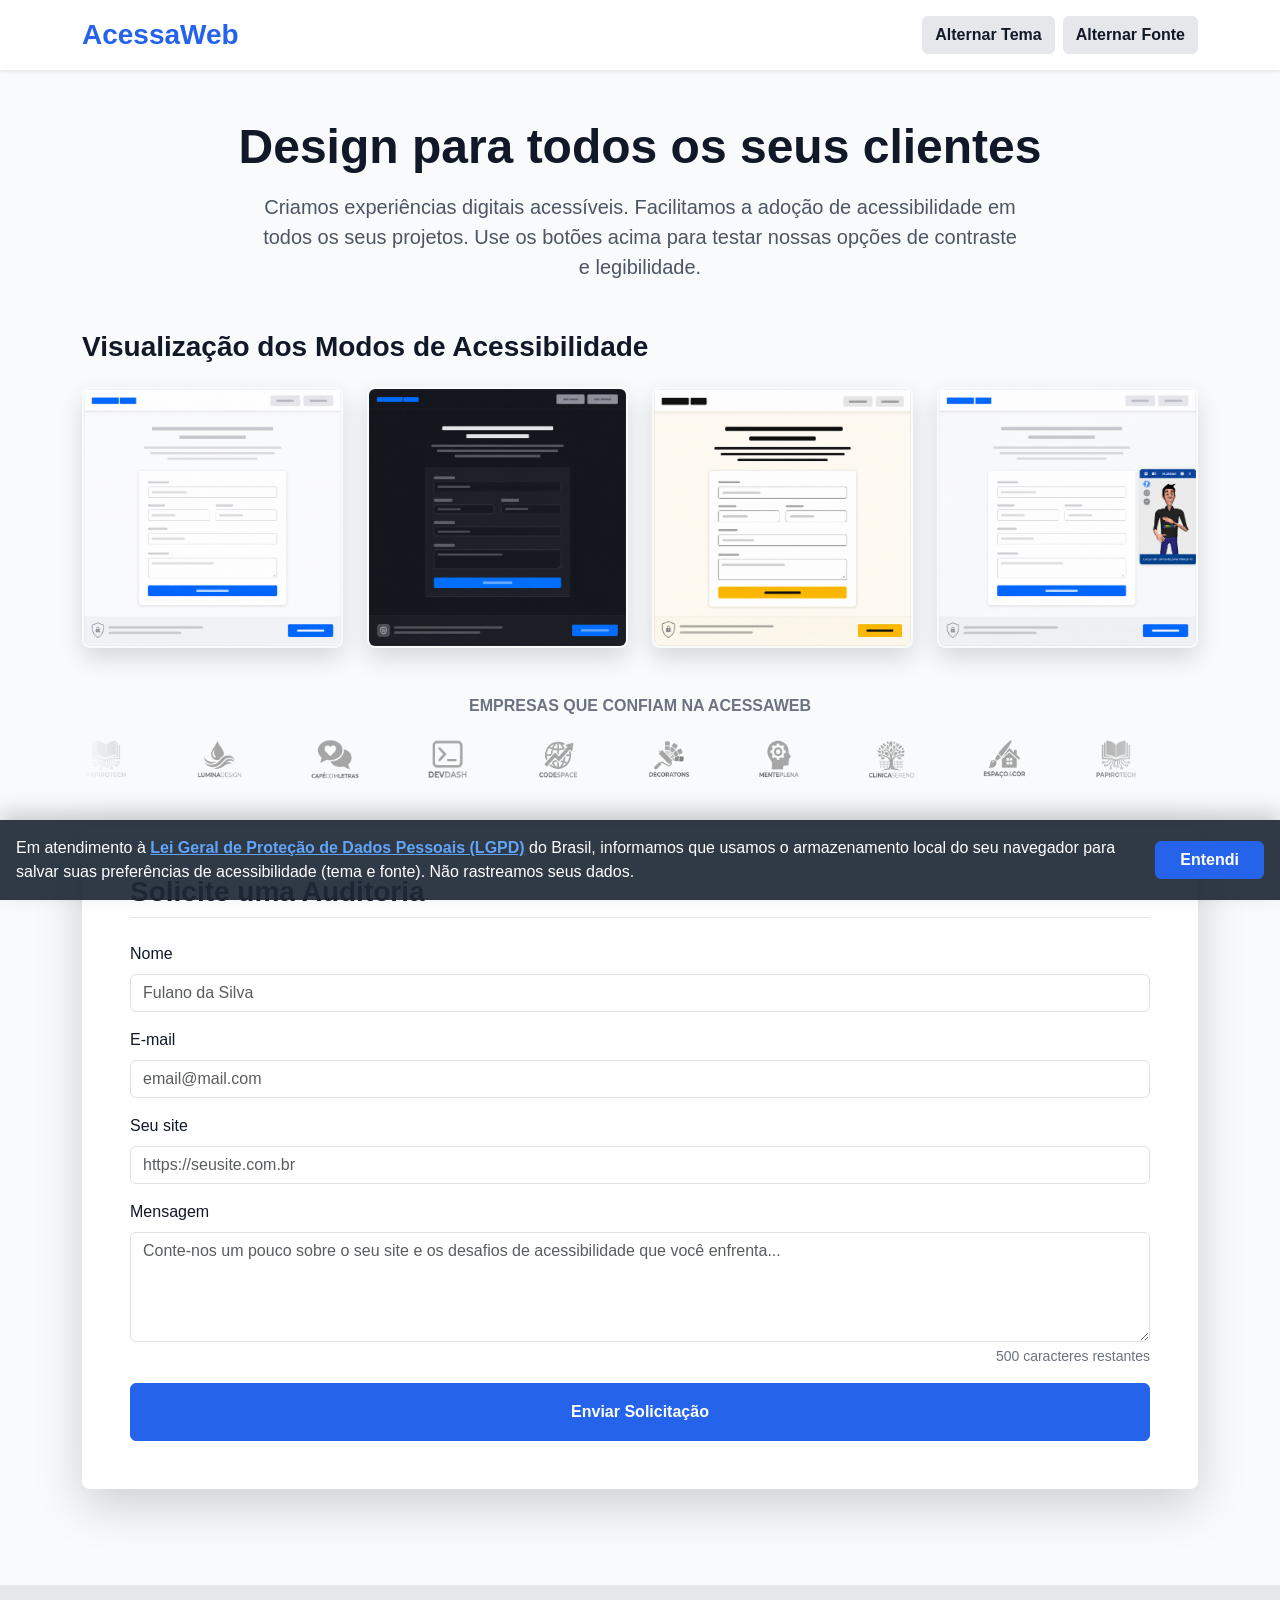
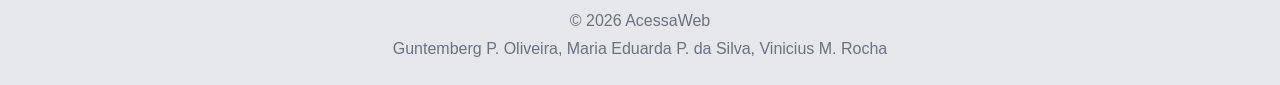
==== index2.html @ 613a2bc8 "Adicionada versão Bootstrap e algumas melhorias gerais" ====
<!DOCTYPE html>
<html lang="pt-BR" data-bs-theme="light">
<head>
    <meta charset="UTF-8">
    <meta name="viewport" content="width=device-width, initial-scale=1.0">
    <link rel="icon" type="image/svg+xml" href="img/icon.svg">
    <title>AcessaWeb - Opção com Bootstrap</title>

    <link href="https://fonts.cdnfonts.com/css/opendyslexic" rel="stylesheet">
    <link href="https://cdn.jsdelivr.net/npm/bootstrap@5.3.8/dist/css/bootstrap.min.css" rel="stylesheet"
                    integrity="sha384-sRIl4kxILFvY47J16cr9ZwB07vP4J8+LH7qKQnuqkuIAvNWLzeN8tE5YBujZqJLB" crossorigin="anonymous">
    <script src="https://ajax.googleapis.com/ajax/libs/jquery/3.7.1/jquery.min.js"></script>
    <script src="scripts/script.js" defer></script>
    <link rel="stylesheet" href="styles/style-bootstrap.css">
</head>
<body class="bootstrap-page font-sans d-flex flex-column min-vh-100">
<!--
<body class="bg-gray-50 text-gray-900 font-sans dark:bg-gray-900 dark:text-gray-100 daltonico:bg-yellow-50 daltonico:text-gray-900
                                                        daltonico:selection:bg-amber-400 daltonico:selection:text-black min-h-screen flex flex-col">
-->
    
    <header class="site-header shadow-sm">
        <div class="container py-3 d-flex flex-column flex-md-row justify-content-between align-items-center gap-3">
            <h1 class="brand m-0 fs-3 fw-bold">AcessaWeb</h1>
            <div class="d-flex gap-2 flex-wrap justify-content-center">
                <button id="btn-tema" type="button" class="btn btn-a11y fw-semibold">
            <!--<button id="btn-tema" class="px-4 py-2 bg-gray-200 dark:bg-gray-700 rounded hover:bg-gray-300 dark:hover:bg-gray-600
                                            font-semibold focus:outline-none focus:ring-2 focus:ring-blue-500 daltonico:focus:ring-amber-500
                                            focus:ring-offset-2 dark:focus:ring-offset-gray-900 daltonico:focus:ring-offset-yellow-50"> -->
                    Alternar Tema
                </button>
                <button id="btn-fonte" type="button" class="btn btn-a11y fw-semibold">
                    Alternar Fonte
                </button>
            </div>
        </div>
    </header>

    <main class="flex-grow-1 container py-5">
        
        <section class="text-center mb-5">
            <h2 class="display-5 fw-bold mb-3">Design para todos os seus clientes</h2>
            <p class="lead hero-text mx-auto">
                Criamos experiências digitais acessíveis. Facilitamos a adoção de acessibilidade em todos os seus projetos.
                Use os botões acima para testar nossas opções de contraste e legibilidade.
            </p>
        </section>

        <section class="my-5">
            <h2 class="fs-3 fw-bold mb-4">
                Visualização dos Modos de Acessibilidade
            </h2>
            
            <div class="row g-4">
                <div class="col-12 col-sm-6 col-lg-3">
                <!--<div class="rounded-lg overflow-hidden shadow-lg border-2 border-transparent daltonico:border-black focus-within:ring-4
                                    focus-within:ring-blue-500 daltonico:focus-within:ring-amber-500 dark:border-gray-400 daltonico:border-black"> -->
                    <div class="preview-card ratio ratio-1x1">
                        <img src="img/pagina1.png" 
                            alt="Captura de tela do site no Modo Claro padrão" 
                            class="preview-img">
                    </div>
                </div>

                <div class="col-12 col-sm-6 col-lg-3">
                    <div class="preview-card ratio ratio-1x1">
                        <img src="img/pagina2.png" 
                            alt="Captura de tela do site no Modo Escuro" 
                            class="preview-img">
                    </div>
                </div>

                <div class="col-12 col-sm-6 col-lg-3">
                    <div class="preview-card ratio ratio-1x1">
                        <img src="img/pagina3.png" 
                            alt="Captura de tela do site no Modo Daltônico com alto contraste amarelo e preto" 
                            class="preview-img">
                    </div>
                </div>

                <div class="col-12 col-sm-6 col-lg-3">
                    <div class="preview-card ratio ratio-1x1">
                        <img src="img/pagina4.png" 
                            alt="Captura de tela do site mostrando o widget do VLibras ativo" 
                            class="preview-img">
                    </div>
                </div>
            </div>
        </section>

        <section class="my-5 overflow-hidden">
            <h2 class="text-center text-uppercase fw-semibold fs-6 mb-4 section-muted">
                Empresas que confiam na AcessaWeb
            </h2>
            <div class="w-100 mx-auto d-flex overflow-hidden degrade">
                <div class="logos align-items-center">
                    <img src="img/img1.png" alt="PapiroTech" class="logo-img">
                    <img src="img/img2.png" alt="Lumina Design" class="logo-img">
                    <img src="img/img3.png" alt="Café com Letras" class="logo-img">
                    <img src="img/img4.png" alt="Dev Dash" class="logo-img">
                    <img src="img/img5.png" alt="Codespace" class="logo-img">
                    <img src="img/img6.png" alt="DecoraTons" class="logo-img">
                    <img src="img/img7.png" alt="Mente Plena" class="logo-img">
                    <img src="img/img8.png" alt="Clínica Sereno" class="logo-img">
                    <img src="img/img9.png" alt="Espaço&Cor" class="logo-img">
                </div>
                <div class="logos align-items-center" aria-hidden="true">
                    <img src="img/img1.png" alt="PapiroTech" class="logo-img">
                    <img src="img/img2.png" alt="Lumina Design" class="logo-img">
                    <img src="img/img3.png" alt="Café com Letras" class="logo-img">
                    <img src="img/img4.png" alt="Dev Dash" class="logo-img">
                    <img src="img/img5.png" alt="Codespace" class="logo-img">
                    <img src="img/img6.png" alt="DecoraTons" class="logo-img">
                    <img src="img/img7.png" alt="Mente Plena" class="logo-img">
                    <img src="img/img8.png" alt="Clínica Sereno" class="logo-img">
                    <img src="img/img9.png" alt="Espaço&Cor" class="logo-img">
                </div>
            </div>
        </section>
        
        <section class="form-card p-4 p-md-5 rounded-3 shadow-lg mb-5">
            <h3 class="fs-3 fw-bold mb-4 pb-2 form-title">Solicite uma Auditoria</h3>

            <form id="form-contato" class="vstack gap-3">
                <div>
                    <label for="nome" class="form-label fw-medium">Nome</label>
                    <input type="text" id="nome" name="nome" required placeholder="Fulano da Silva" class="form-control">
                </div>
                <div>
                    <label for="email" class="form-label fw-medium">E-mail</label>
                    <input type="email" id="email" name="email" placeholder="email@mail.com" required class="form-control">
                <!--<input type="email" id="email" name="email" placeholder="email@mail.com" required class="w-full p-2 border rounded
                                focus:outline-none focus:ring-2 focus:ring-blue-500 dark:bg-gray-700 dark:border-gray-600
                                daltonico:focus:ring-amber-500 daltonico:border-black daltonico:focus:border-amber-500"> -->
                </div>
                <div>
                    <label for="site" class="form-label fw-medium">Seu site</label>
                    <input type="url" id="site" name="site" placeholder="https://seusite.com.br" class="form-control">
                </div>
                <div>
                    <label for="msg" class="form-label fw-medium">Mensagem</label>
                    <textarea id="msg" name="msg" placeholder="Conte-nos um pouco sobre o seu site e os desafios de acessibilidade que você enfrenta..."
                                    rows="4" maxlength="500" required class="form-control"></textarea>
                <p id="contador-caracteres" class="contador-caracteres text-end small mt-1 mb-0">
                    500 caracteres restantes
                </p>
                </div>
                <button type="submit" id="btn-enviar" class="btn btn-primary-custom w-100 fw-bold py-3">
                    Enviar Solicitação
                </button>
            </form>

            <div id="form-feedback" aria-live="polite" class="hidden mt-3 p-3 rounded fw-bold text-center"></div>
        </section>
    </main>

    <footer class="site-footer text-center py-4 mt-auto">
        <p class="mb-1">© 2026 AcessaWeb</p>
        <p class="mb-0">Guntemberg P. Oliveira, Maria Eduarda P. da Silva, Vinicius M. Rocha</p>
    </footer>

    <div id="lgpd-banner" class="lgpd-banner hidden">
        <p class="mb-0 text-center text-sm-start">
            Em atendimento à <a href="https://www.planalto.gov.br/ccivil_03/_ato2015-2018/2018/lei/l13709.htm" target="_blank" class="lgpd-link">
                        Lei Geral de Proteção de Dados Pessoais (LGPD)</a> do Brasil, informamos que usamos o armazenamento local do seu navegador
                        para salvar suas preferências de acessibilidade (tema e fonte). Não rastreamos seus dados.
        </p>
        <button id="btn-lgpd" type="button" class="btn btn-primary-custom fw-bold px-4 text-nowrap">
            Entendi
        </button>
    </div>
</body>
</html>
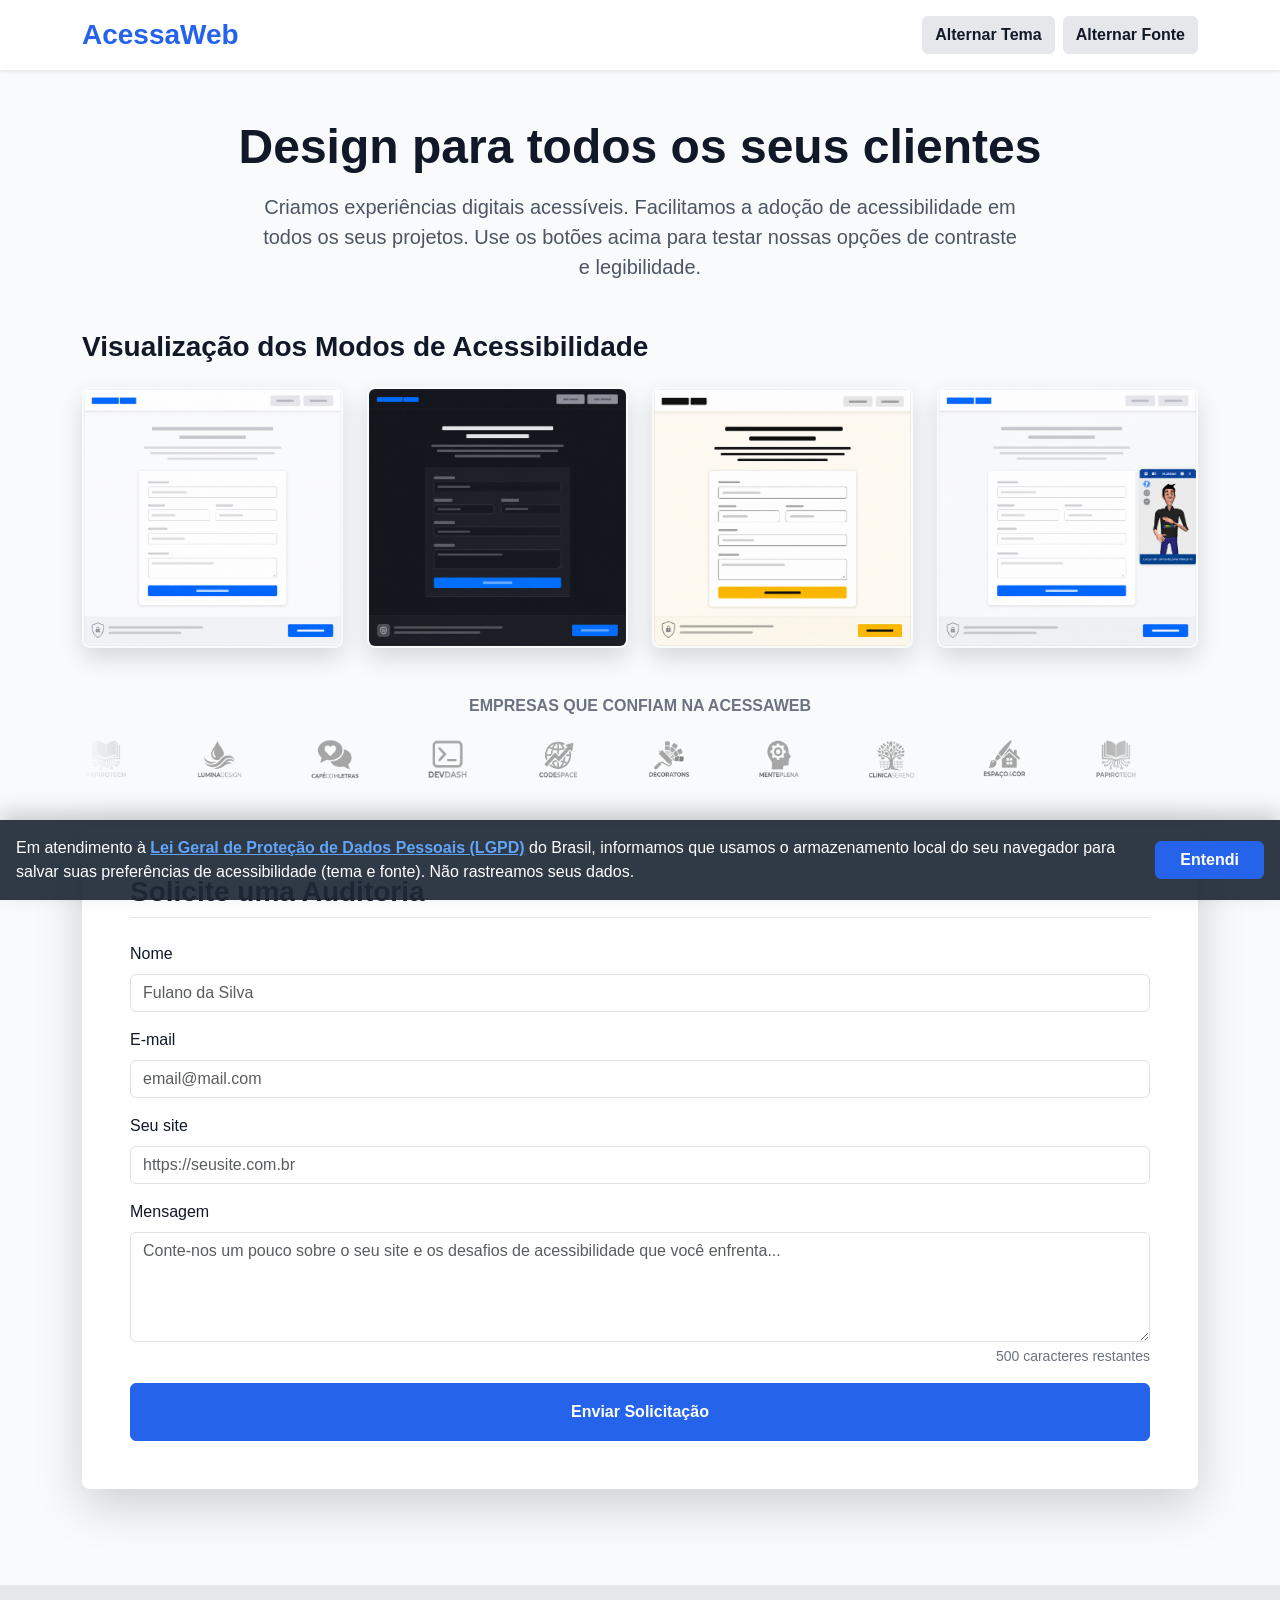
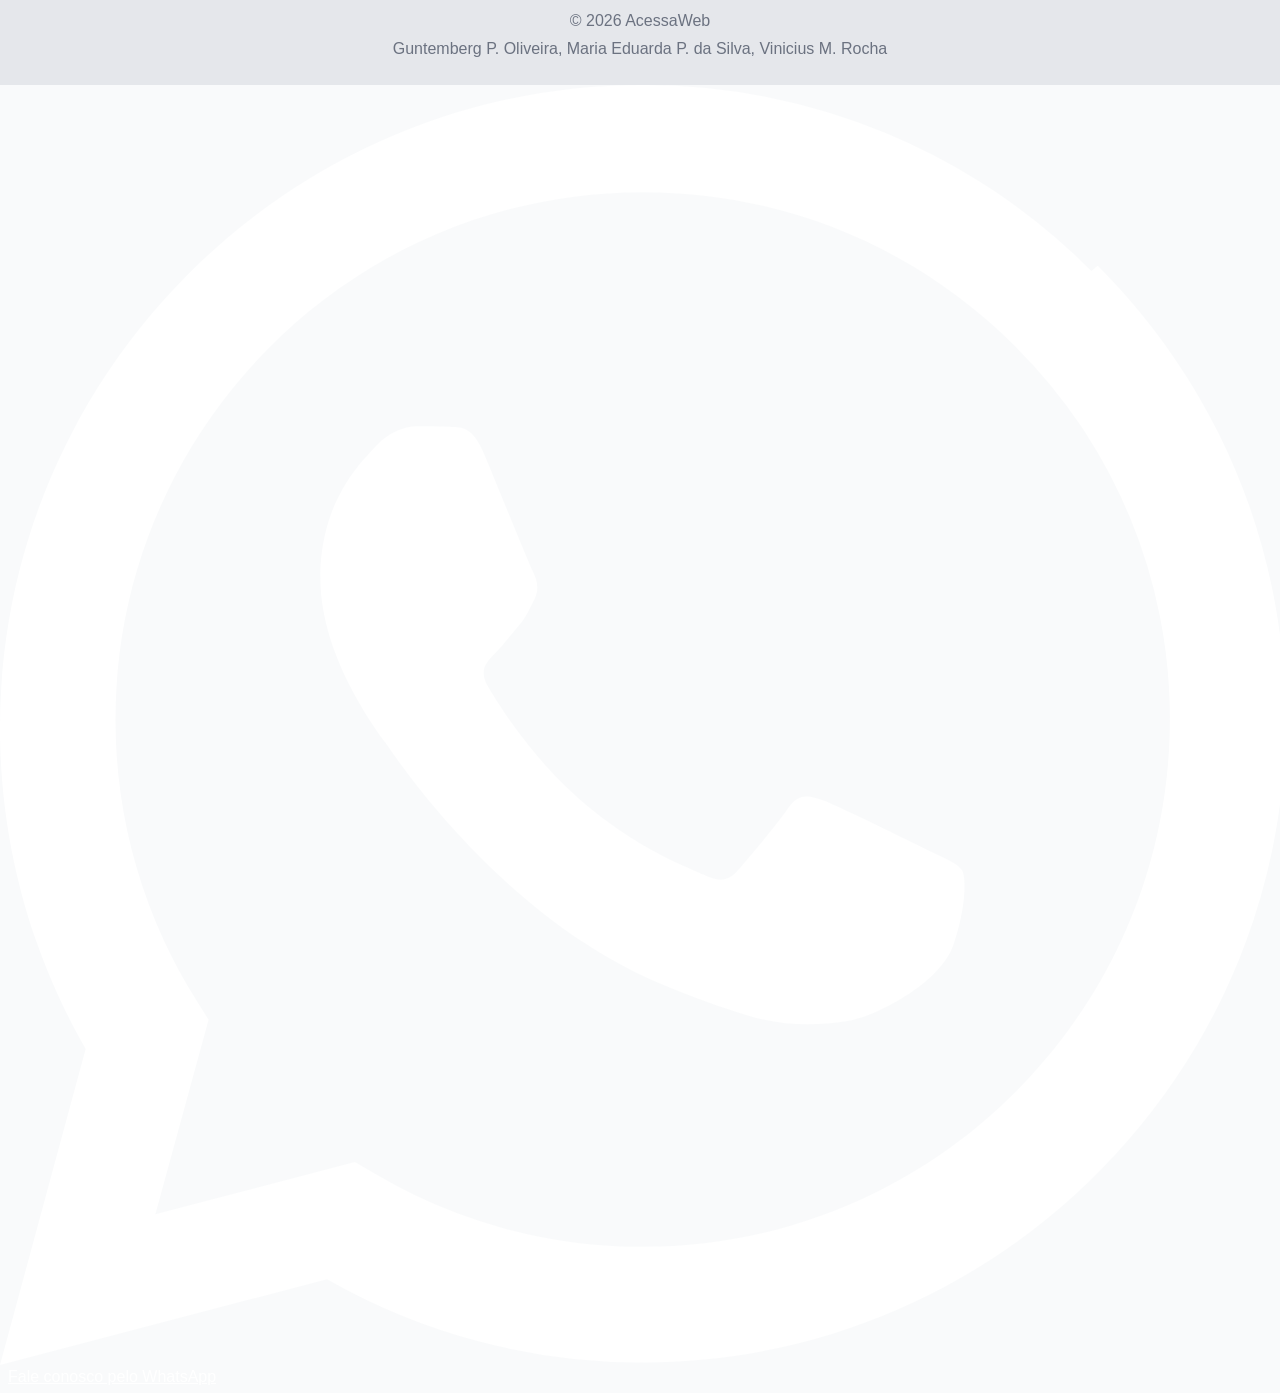
==== commit 480087e8: "Adicionado botão WhatsApp e Widget VLibras" ====
--- a/index2.html
+++ b/index2.html
@@ -11,6 +11,7 @@
                     integrity="sha384-sRIl4kxILFvY47J16cr9ZwB07vP4J8+LH7qKQnuqkuIAvNWLzeN8tE5YBujZqJLB" crossorigin="anonymous">
     <script src="https://ajax.googleapis.com/ajax/libs/jquery/3.7.1/jquery.min.js"></script>
     <script src="scripts/script.js" defer></script>
+    <script src="https://vlibras.gov.br/app/vlibras-plugin.js"></script>
     <link rel="stylesheet" href="styles/style-bootstrap.css">
 </head>
 <body class="bootstrap-page font-sans d-flex flex-column min-vh-100">
@@ -169,5 +170,29 @@
             Entendi
         </button>
     </div>
+
+    <a href="https://wa.me/5511999999999" target="_blank" rel="noopener noreferrer" aria-label="Falar conosco pelo WhatsApp" class="fixed bottom-[100px] right-6 z-50
+                    flex items-center justify-center w-14 h-14 bg-green-500 hover:bg-green-600 text-white rounded-full shadow-2xl transition-all duration-300
+                    hover:scale-110 active:scale-95 focus:outline-none focus:ring-2 focus:ring-offset-2 focus:ring-green-500 daltonico:bg-amber-400
+                    daltonico:text-black daltonico:focus:ring-amber-400 dark:focus:ring-offset-gray-900 group">
+        
+        <svg class="w-8 h-8" fill="currentColor" viewBox="0 0 24 24" xmlns="http://www.w3.org/2000/svg">
+            <path d="M17.472 14.382c-.297-.149-1.758-.867-2.03-.967-.273-.099-.471-.148-.67.15-.197.297-.767.966-.94 1.164-.173.199-.347.223-.644.075-.297-.15-1.255-.463-2.39-1.475-.883-.788-1.48-1.761-1.653-2.059-.173-.297-.018-.458.13-.606.134-.133.298-.347.446-.52.149-.174.198-.298.298-.497.099-.198.05-.371-.025-.52-.075-.149-.669-1.612-.916-2.207-.242-.579-.487-.5-.669-.51-.173-.008-.371-.01-.57-.01-.198 0-.52.074-.792.372-.272.297-1.04 1.016-1.04 2.479 0 1.462 1.065 2.875 1.213 3.074.149.198 2.096 3.2 5.077 4.487.709.306 1.262.489 1.694.625.712.227 1.36.195 1.871.118.571-.085 1.758-.719 2.006-1.413.248-.694.248-1.289.173-1.413-.074-.124-.272-.198-.57-.347m-5.421 7.403h-.004a9.87 9.87 0 01-5.031-1.378l-.361-.214-3.741.982.998-3.648-.235-.374a9.86 9.86 0 01-1.51-5.26c.001-5.45 4.436-9.884 9.888-9.884 2.64 0 5.122 1.03 6.988 2.898a9.825 9.825 0 012.893 6.994c-.003 5.45-4.437 9.884-9.885 9.884m8.413-18.297A11.815 11.815 0 0012.05 0C5.414 0 0 5.415 0 12.05c0 2.122.554 4.197 1.606 6.023L0 24l6.132-1.608a11.845 11.845 0 005.917 1.56h.005c6.637 0 12.05-5.415 12.05-12.05 0-3.217-1.252-6.241-3.522-8.514" />
+        </svg>
+
+        <span class="absolute right-16 scale-0 transition-all rounded bg-gray-800 p-2 text-xs text-white group-hover:scale-100 dark:bg-gray-700 daltonico:bg-black font-sans">
+            Fale conosco pelo WhatsApp
+        </span>
+    </a>
+
+    <div vw class="enabled">
+        <div vw-access-button class="active"></div>
+        <div vw-plugin-wrapper>
+            <div class="vw-plugin-top-wrapper"></div>
+        </div>
+    </div>
+    <script>
+        new window.VLibras.Widget('https://vlibras.gov.br/app');
+    </script>
 </body>
 </html>
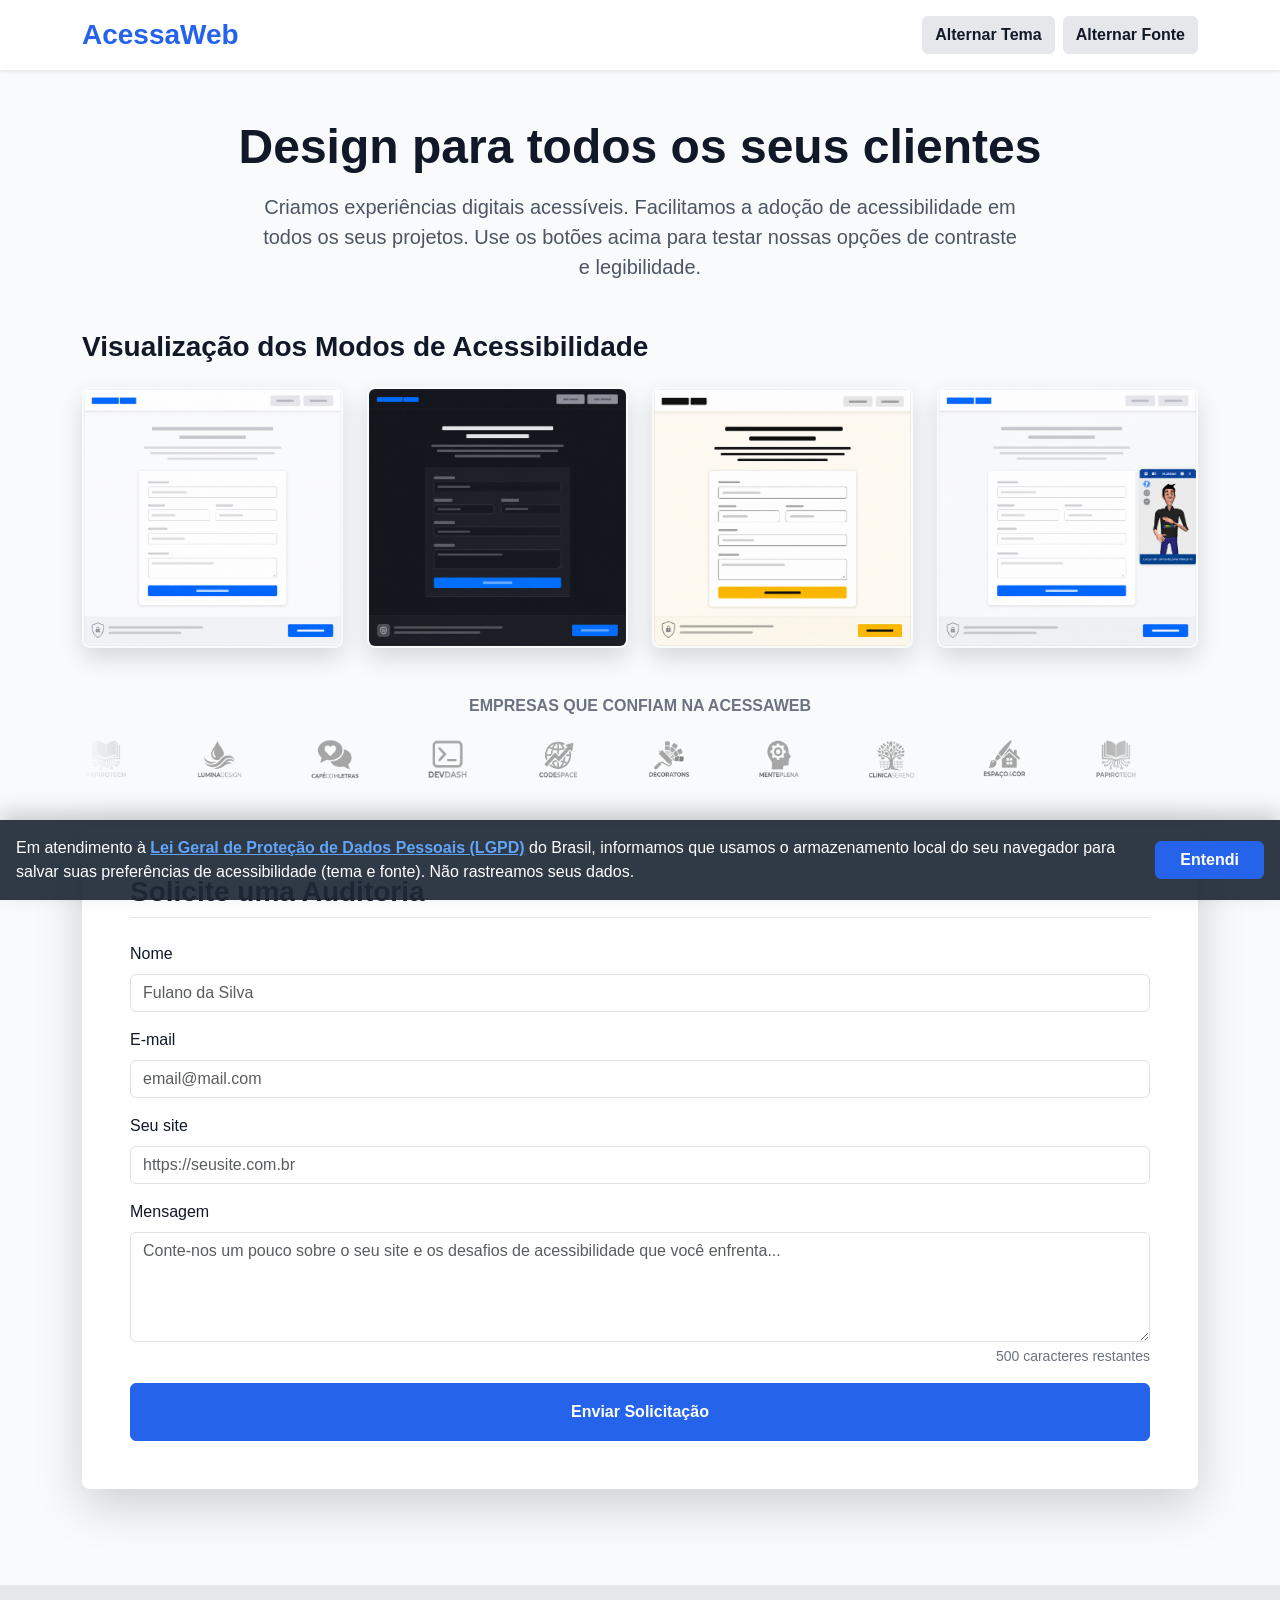
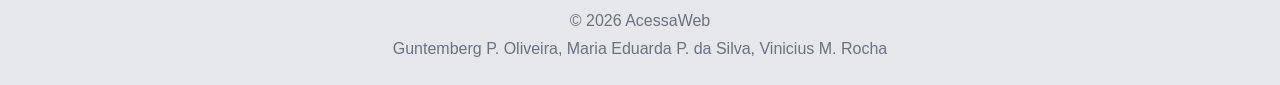
==== commit b3bdade6: "Corrigido erro na versão Bootstrap" ====
--- a/index2.html
+++ b/index2.html
@@ -171,20 +171,6 @@
         </button>
     </div>
 
-    <a href="https://wa.me/5511999999999" target="_blank" rel="noopener noreferrer" aria-label="Falar conosco pelo WhatsApp" class="fixed bottom-[100px] right-6 z-50
-                    flex items-center justify-center w-14 h-14 bg-green-500 hover:bg-green-600 text-white rounded-full shadow-2xl transition-all duration-300
-                    hover:scale-110 active:scale-95 focus:outline-none focus:ring-2 focus:ring-offset-2 focus:ring-green-500 daltonico:bg-amber-400
-                    daltonico:text-black daltonico:focus:ring-amber-400 dark:focus:ring-offset-gray-900 group">
-        
-        <svg class="w-8 h-8" fill="currentColor" viewBox="0 0 24 24" xmlns="http://www.w3.org/2000/svg">
-            <path d="M17.472 14.382c-.297-.149-1.758-.867-2.03-.967-.273-.099-.471-.148-.67.15-.197.297-.767.966-.94 1.164-.173.199-.347.223-.644.075-.297-.15-1.255-.463-2.39-1.475-.883-.788-1.48-1.761-1.653-2.059-.173-.297-.018-.458.13-.606.134-.133.298-.347.446-.52.149-.174.198-.298.298-.497.099-.198.05-.371-.025-.52-.075-.149-.669-1.612-.916-2.207-.242-.579-.487-.5-.669-.51-.173-.008-.371-.01-.57-.01-.198 0-.52.074-.792.372-.272.297-1.04 1.016-1.04 2.479 0 1.462 1.065 2.875 1.213 3.074.149.198 2.096 3.2 5.077 4.487.709.306 1.262.489 1.694.625.712.227 1.36.195 1.871.118.571-.085 1.758-.719 2.006-1.413.248-.694.248-1.289.173-1.413-.074-.124-.272-.198-.57-.347m-5.421 7.403h-.004a9.87 9.87 0 01-5.031-1.378l-.361-.214-3.741.982.998-3.648-.235-.374a9.86 9.86 0 01-1.51-5.26c.001-5.45 4.436-9.884 9.888-9.884 2.64 0 5.122 1.03 6.988 2.898a9.825 9.825 0 012.893 6.994c-.003 5.45-4.437 9.884-9.885 9.884m8.413-18.297A11.815 11.815 0 0012.05 0C5.414 0 0 5.415 0 12.05c0 2.122.554 4.197 1.606 6.023L0 24l6.132-1.608a11.845 11.845 0 005.917 1.56h.005c6.637 0 12.05-5.415 12.05-12.05 0-3.217-1.252-6.241-3.522-8.514" />
-        </svg>
-
-        <span class="absolute right-16 scale-0 transition-all rounded bg-gray-800 p-2 text-xs text-white group-hover:scale-100 dark:bg-gray-700 daltonico:bg-black font-sans">
-            Fale conosco pelo WhatsApp
-        </span>
-    </a>
-
     <div vw class="enabled">
         <div vw-access-button class="active"></div>
         <div vw-plugin-wrapper>
